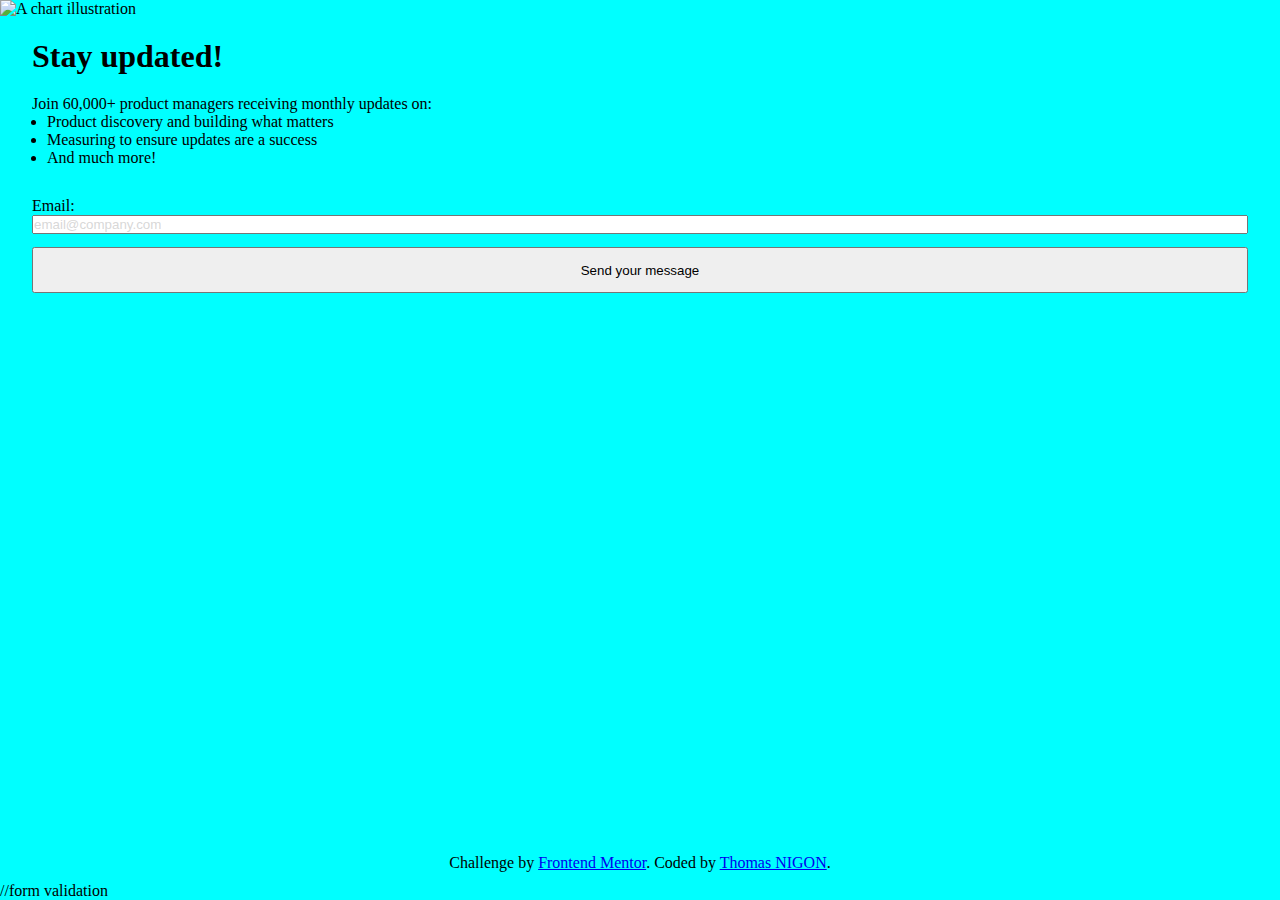
==== index.html @ ffffc62f "V0, adds HTML layout, CSS not finished, only the first step of JS" ====
<!DOCTYPE html>
<html lang="en">
<head>
  <meta charset="UTF-8">
  <meta name="viewport" content="width=device-width, initial-scale=1.0"> <!-- displays site properly based on user's device -->

  <link rel="icon" type="image/png" sizes="32x32" href="./assets/images/favicon-32x32.png">
  <link rel="stylesheet" href="style.css">
  
  <title>Frontend Mentor | Newsletter sign-up form with success message</title>

  <!-- Feel free to remove these styles or customise in your own stylesheet 👍 -->
  <style>

  </style>
</head>
<body>
  <header> <img src="../03-FrontEndMentor_Newsletter_sign-up_form/assets/images/illustration-sign-up-mobile.svg" alt="A chart illustration"> </header>
    <!-- Sign-up form start -->
  <div class="mainContainer">
    <h1>Stay updated!</h1>
    <p> Join 60,000+ product managers receiving monthly updates on:</p>
    <ul class="productList">  
      <li> Product discovery and building what matters </li>
      <li> Measuring to ensure updates are a success </li>
      <li> And much more! </li>
    </ul>

    <form 
      action="/formData.txt" method="post"
      class="contactForm"
      target="./confirmation.html">
      <ul class="formList">
        <li><label for="mail">Email:</label></li>
        <li><input class="defaultState" type="email" id="mail" name="user_email" value="email@company.com" /></li>
        <li><button type="submit">Send your message</button></li>
      </ul>      
    </form>

  </div>

  <!-- Sign-up form end -->

  <!-- Success message start -->

<!--   Thanks for subscribing!

  A confirmation email has been sent to ash@loremcompany.com. 
  Please open it and click the button inside to confirm your subscription.

  Dismiss message -->

  <!-- Success message end -->
  
  
  </div>
  <footer> <div class="attribution">
    Challenge by <a href="https://www.frontendmentor.io?ref=challenge" target="_blank">Frontend Mentor</a>. 
    Coded by <a href="#">Thomas NIGON</a>. </footer>
</body>

<script>
  const form = document.querySelector('form')
  const mailInput = document.querySelector('input')

  function sendForm(e) {
    e.preventDefault();
    console.log(e)
    //window.open('confirmation.html')
    

  }
  function activeMailInput(e){
    console.log(e)
    mailInput.removeAttribute('class');
    mailInput.classList.add('activeState')
    const outsideClick = !mailInput.contains(event.target);
    if (outsideClick){
      mailInput.removeAttribute('class');
      mailInput.classList.add('defaultState')
    }
  }

  mailInput.addEventListener('click', activeMailInput)
  form.addEventListener('submit', sendForm)
  document.addEventListener('click', activeMailInput)
  
</script>
</html>


//form validation
<!-- 
<script>  
  function validateform(){  
  var name=document.myform.name.value;  
  var password=document.myform.password.value;  
    
  if (name==null || name==""){  
    alert("Name can't be blank");  
    return false;  
  }else if(password.length<6){  
    alert("Password must be at least 6 characters long.");  
    return false;  
    }  
  }  
  </script>  

 -->
---- style.css ----
* {
    box-sizing: border-box;
    padding: 0px;
    margin: 0px;
}
body{
    min-height: 100vh;
    min-width: 100vw;
    display: flex;
    flex-direction: column;
    background-color: aqua;
}
img {
    width: 100%;
    height: auto;
}
.mainContainer{
    display: flex;
    flex-direction: column;
    margin: 0 2em 0px 2em;
}
h1{
    margin: 20px 0 20px 0;
}
.productList{
    margin-left: 15px;
}

form {
    display: flex;
    flex-direction: column;
    margin: 10px 0 20px 0;
}
.formList{
    list-style: none;
    margin-top: 20px;
}
button{
    margin-top: 1em;
    padding: 1em;
    width:100%;
}
input, textarea{
    width: 100%;    
}
.defaultState {
    color: rgba(211, 211, 211, 0.9);
}
.activeState {
    color: black;
}
.errorState{
    color:red;
}
footer{
    margin: auto 0px 10px 0px;
    text-align: center;

}
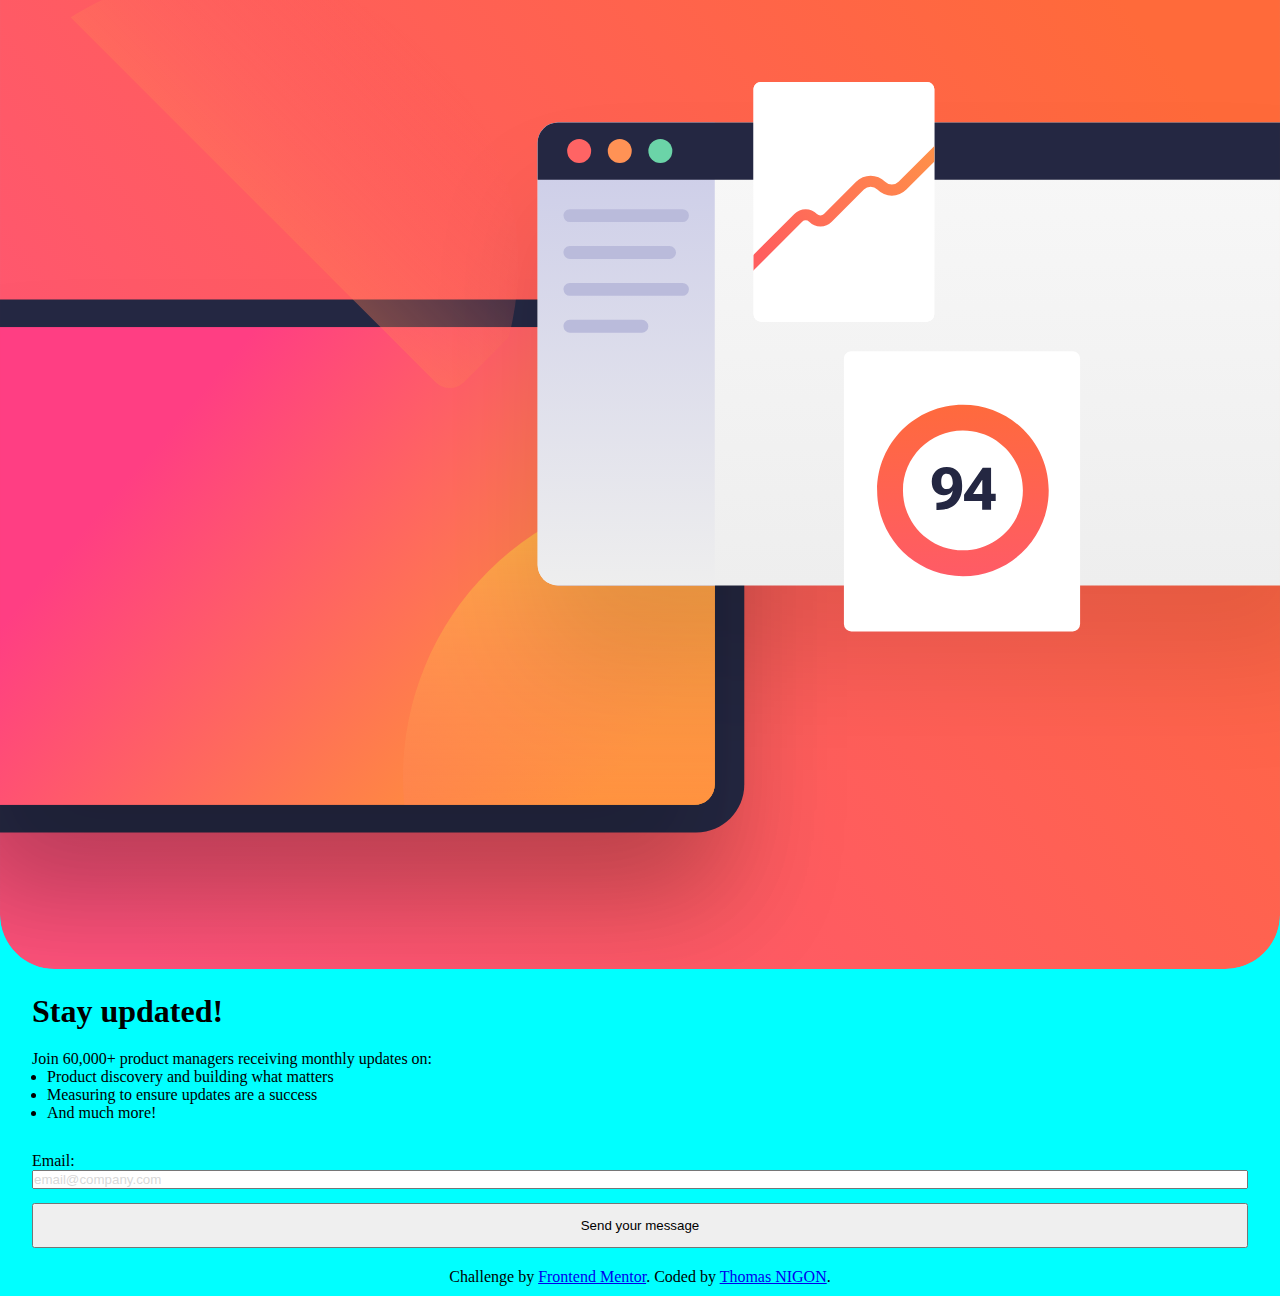
==== commit 5ed4b235: "fix typo on the image link" ====
--- a/index.html
+++ b/index.html
@@ -15,7 +15,7 @@
   </style>
 </head>
 <body>
-  <header> <img src="../03-FrontEndMentor_Newsletter_sign-up_form/assets/images/illustration-sign-up-mobile.svg" alt="A chart illustration"> </header>
+  <header> <img src="./assets/images/illustration-sign-up-mobile.svg" alt="A chart illustration"> </header>
     <!-- Sign-up form start -->
   <div class="mainContainer">
     <h1>Stay updated!</h1>
@@ -88,8 +88,6 @@
 </script>
 </html>
 
-
-//form validation
 <!-- 
 <script>  
   function validateform(){  
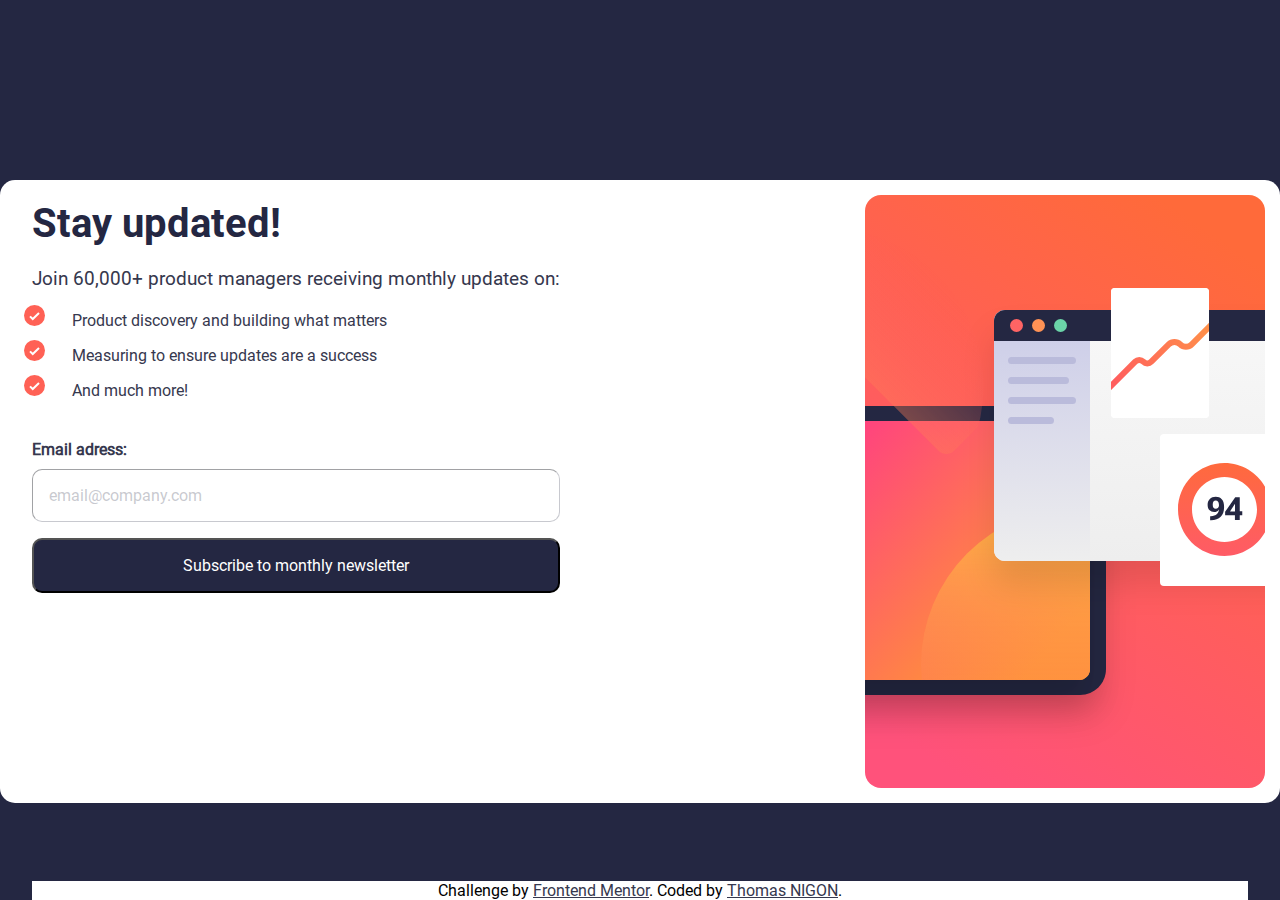
==== commit 00e0f77d: "V1 ready - add  JS, CSS, and responsive" ====
--- a/index.html
+++ b/index.html
@@ -8,100 +8,56 @@
   <link rel="stylesheet" href="style.css">
   
   <title>Frontend Mentor | Newsletter sign-up form with success message</title>
-
-  <!-- Feel free to remove these styles or customise in your own stylesheet 👍 -->
-  <style>
-
-  </style>
 </head>
 <body>
-  <header> <img src="./assets/images/illustration-sign-up-mobile.svg" alt="A chart illustration"> </header>
+  <section id="state_1">
+    <div  class="state_1Container">
+    <header> <img class="mobilePic" src="./assets/images/illustration-sign-up-mobile.svg" alt="A chart illustration">
+            <img class="desktopPic" src="./assets/images/illustration-sign-up-desktop.svg" alt="A chart illustration">
+    </header>
     <!-- Sign-up form start -->
-  <div class="mainContainer">
-    <h1>Stay updated!</h1>
-    <p> Join 60,000+ product managers receiving monthly updates on:</p>
-    <ul class="productList">  
-      <li> Product discovery and building what matters </li>
-      <li> Measuring to ensure updates are a success </li>
-      <li> And much more! </li>
-    </ul>
+    <div class="mainContainer">
+      <h1>Stay updated!</h1>
+      <p> Join 60,000+ product managers receiving monthly updates on:</p>
+      <ul class="productList">  
+        <li class="productItem"> Product discovery and building what matters </li>
+        <li class="productItem"> Measuring to ensure updates are a success </li>
+        <li class="productItem"> And much more! </li>
+      </ul>
 
-    <form 
-      action="/formData.txt" method="post"
-      class="contactForm"
-      target="./confirmation.html">
-      <ul class="formList">
-        <li><label for="mail">Email:</label></li>
-        <li><input class="defaultState" type="email" id="mail" name="user_email" value="email@company.com" /></li>
-        <li><button type="submit">Send your message</button></li>
-      </ul>      
-    </form>
+      <form 
+        action="/formData.txt" method="post"
+        class="contactForm"
+        target="./confirmation.html">
+        <ul class="formList">
+          <li><label class="emailHeader" for="mail">Email adress: 
+                    <span id="warningMessage" class="hidden">Valid Email required</span> </label> </li> 
+          <li><input class="defaultState" 
+            type="email" 
+            id="mail" 
+            name="user_email" 
+            value="email@company.com" /></li>
+          <li><button type="submit">Subscribe to monthly newsletter</button></li>
+        </ul>      
+      </form>
+      </div>
+    </div>
+ </section>
 
-  </div>
-
-  <!-- Sign-up form end -->
-
-  <!-- Success message start -->
-
-<!--   Thanks for subscribing!
-
-  A confirmation email has been sent to ash@loremcompany.com. 
-  Please open it and click the button inside to confirm your subscription.
-
-  Dismiss message -->
-
-  <!-- Success message end -->
-  
-  
-  </div>
-  <footer> <div class="attribution">
+ <section id="state_2" class="hidden">
+    <div class="state_2Container">
+      <img class="confirmation" src="./assets/images/icon-success.svg" alt="validation logo, like ticking a box">
+      <h1>Thanks for subscribing!</h1>
+      <div>A confirmation email has been sent to <span id="remindMail"></span>. 
+        Please open it and click the button inside to confirm your subscription.  
+      </div> 
+      <button id="dismissButton" class="hidden"> Dismiss message</button> 
+    </div>
+  </section>
+  <footer>
     Challenge by <a href="https://www.frontendmentor.io?ref=challenge" target="_blank">Frontend Mentor</a>. 
-    Coded by <a href="#">Thomas NIGON</a>. </footer>
+    Coded by <a href="#">Thomas NIGON</a>.
+  </footer>
 </body>
-
-<script>
-  const form = document.querySelector('form')
-  const mailInput = document.querySelector('input')
-
-  function sendForm(e) {
-    e.preventDefault();
-    console.log(e)
-    //window.open('confirmation.html')
-    
-
-  }
-  function activeMailInput(e){
-    console.log(e)
-    mailInput.removeAttribute('class');
-    mailInput.classList.add('activeState')
-    const outsideClick = !mailInput.contains(event.target);
-    if (outsideClick){
-      mailInput.removeAttribute('class');
-      mailInput.classList.add('defaultState')
-    }
-  }
-
-  mailInput.addEventListener('click', activeMailInput)
-  form.addEventListener('submit', sendForm)
-  document.addEventListener('click', activeMailInput)
-  
-</script>
-</html>
-
-<!-- 
-<script>  
-  function validateform(){  
-  var name=document.myform.name.value;  
-  var password=document.myform.password.value;  
-    
-  if (name==null || name==""){  
-    alert("Name can't be blank");  
-    return false;  
-  }else if(password.length<6){  
-    alert("Password must be at least 6 characters long.");  
-    return false;  
-    }  
-  }  
-  </script>  
-
- -->+<script src="./script.js"></script>
+</html>--- a/style.css
+++ b/style.css
@@ -1,14 +1,49 @@
+@font-face {
+    font-family: roboto-Bold;
+    src: url(./assets/fonts/Roboto-Bold.ttf);
+}
+@font-face {
+    font-family: roboto-Regular;
+    src: url(./assets/fonts/Roboto-Regular.ttf);
+}
+:root{
+    --activeState: hsl(4, 100%, 67%); /* tomato */
+    --gradientColor1: rgba(255,98,87,1);
+    --gradientColor2: rgba(252,176,69,1);
+    --titleColor: hsl(234, 29%, 20%);
+    --desktopBGC: hsl(234, 29%, 20%); /* Dark Slate Grey */
+    --textColor: hsl(235, 18%, 26%); /* Charcoal Grey */
+    --mailBorderColor: hsla(231, 7%, 60%, 0.5); /* grey */
+    --White: hsl(0, 0%, 100%); 
+ }
+
 * {
+    font-size: 16px;
     box-sizing: border-box;
     padding: 0px;
     margin: 0px;
+    font-family: 'roboto-Regular';
+    color: var(--textColor)
 }
 body{
     min-height: 100vh;
     min-width: 100vw;
     display: flex;
     flex-direction: column;
-    background-color: aqua;
+}
+#state_1{
+    background-color: white;
+}
+#state_2{
+    background-color: rgb(255, 255, 255);
+    margin: 0 2em 0px 2em;
+    
+}
+.hidden{
+    display: none;
+}
+.desktopPic{
+    display: none;
 }
 img {
     width: 100%;
@@ -21,9 +56,21 @@
 }
 h1{
     margin: 20px 0 20px 0;
+    font-family: 'roboto-Bold';
+    color: var(--titleColor);
+    font-size: 2.5rem;
+}
+p{
+    font-size: 1.2rem;
+    margin-bottom: 10wh;
 }
 .productList{
-    margin-left: 15px;
+    margin: 15px 0 0px 20px; /* haut droit  bas gauche */
+    list-style-image: url(./assets/images/icon-list.svg);
+}
+.productItem{
+    padding-left: 20px;
+    margin: 0 0 10px 0;
 }
 
 form {
@@ -35,25 +82,153 @@
     list-style: none;
     margin-top: 20px;
 }
+.emailHeader{
+    display: flex;
+    justify-content: space-between;
+    font-weight: 700;
+    margin: 0 0 10px 0;
+}
 button{
-    margin-top: 1em;
-    padding: 1em;
+    margin-top: 1rem;
+    padding: 1rem;
     width:100%;
+    background-color: var(--titleColor);
+    color: white;
+    border-radius: 10px;
 }
 input, textarea{
-    width: 100%;    
+    width: 100%;   
+    border-color: var(--mailBorderColor);
+    border-width: 1px;
+    padding: 1rem;
+    border-radius: 10px;
 }
 .defaultState {
-    color: rgba(211, 211, 211, 0.9);
+    color: var(--mailBorderColor);
+    background-color: rgb(255, 255, 255);
 }
 .activeState {
+    color: blue;
+    background-color: rgb(255, 255, 255);
+}
+#warningMessage{
+    color:red;
+}
+.errorState{
+    color: red;
+    background-color: rgba(255, 0, 0, 0.3);
+}
+#dismissButton{
+    margin: 20vh 0 4vh 0;
+    padding: 1rem;
+    width:100%;
+    background-color: var(--titleColor);
+    color: white;
+    border-radius: 10px;
+}
+#remindMail{
+    font-family: 'roboto-Bold';
+}
+img.confirmation{
+    width: 20%;
+    margin-top: 20vh;
+}
+
+footer{
+    background-color: white;
+    margin: auto 2em 0px 2em;
+    text-align: center;
     color: black;
 }
-.errorState{
-    color:red;
-}
-footer{
-    margin: auto 0px 10px 0px;
-    text-align: center;
-
-}+@media (min-width:500px) and (max-width:1440px) {
+    
+        body{
+            background-color: var(--desktopBGC);
+        }
+        #state_1, #state_2{
+            background-color: var(--desktopBGC);
+        }
+        .state_1Container{
+            display: flex;
+            /* width: 50vw; */
+            background-color: white;
+            flex-direction: row-reverse;
+            margin: 20vh auto auto auto;
+            border-radius: 15px;
+        }
+        .state_2Container{
+            height: 60vh;
+            /* width: 50vw; */
+            margin: 15vh auto 15vh auto;
+            background-color: white;
+            border-radius: 15px;
+            padding: 3vh 5vh 3vh 5vh;
+        }
+        header{
+            margin: 15px 15px 15px auto;
+        }
+        img {
+            width: 100%;
+            height: auto;
+        }
+        img.confirmation{
+            width: 10%;
+            margin-top: 1vh;
+        }
+        .mobilePic {
+            display: none;
+        }
+        .desktopPic{
+            display: flex;
+        }
+        #dismissButton:hover{
+            background: linear-gradient(90deg, var(--gradientColor1), var(--gradientColor2));
+        }
+    }
+
+
+@media screen and (min-width: 1440px) { 
+    body{
+        background-color: var(--desktopBGC);
+    }
+    #state_1, #state_2{
+        background-color: var(--desktopBGC);
+    }
+    .state_1Container{
+        display: flex;
+        width: 50vw;
+        background-color: white;
+        flex-direction: row-reverse;
+        margin: 20vh auto auto auto;
+        border-radius: 15px;
+    }
+    .state_2Container{
+        height: 60vh;
+        width: 50vw;
+        margin: 15vh auto 15vh auto;
+        background-color: white;
+        border-radius: 15px;
+        padding: 3vh 5vh 3vh 5vh;
+    }
+    header{
+        margin: 15px 15px 15px auto;
+    }
+    img {
+        width: 100%;
+        height: auto;
+    }
+    img.confirmation{
+        width: 10%;
+        margin-top: 1vh;
+    }
+    .mobilePic {
+        display: none;
+    }
+    .desktopPic{
+        display: flex;
+    }
+    #dismissButton:hover{
+        background: linear-gradient(90deg, var(--gradientColor1), var(--gradientColor2));
+    }
+}
+
